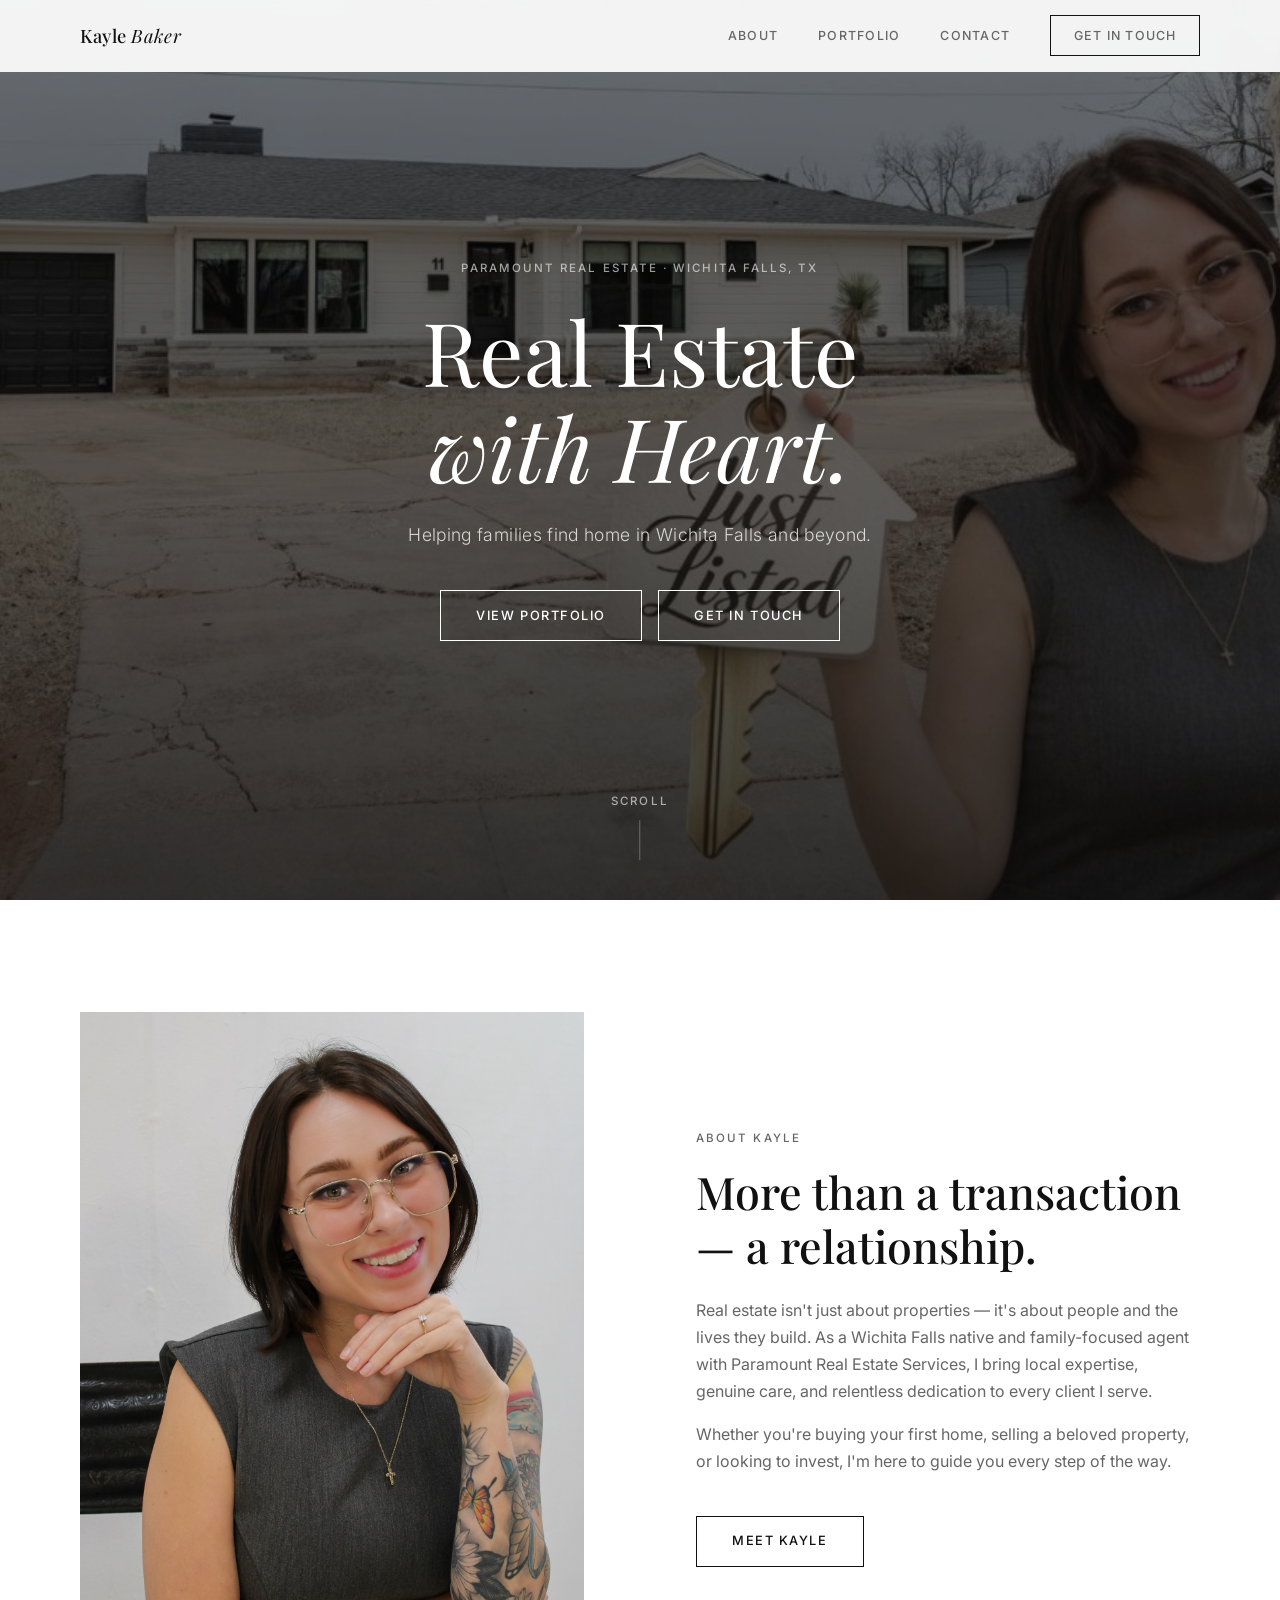
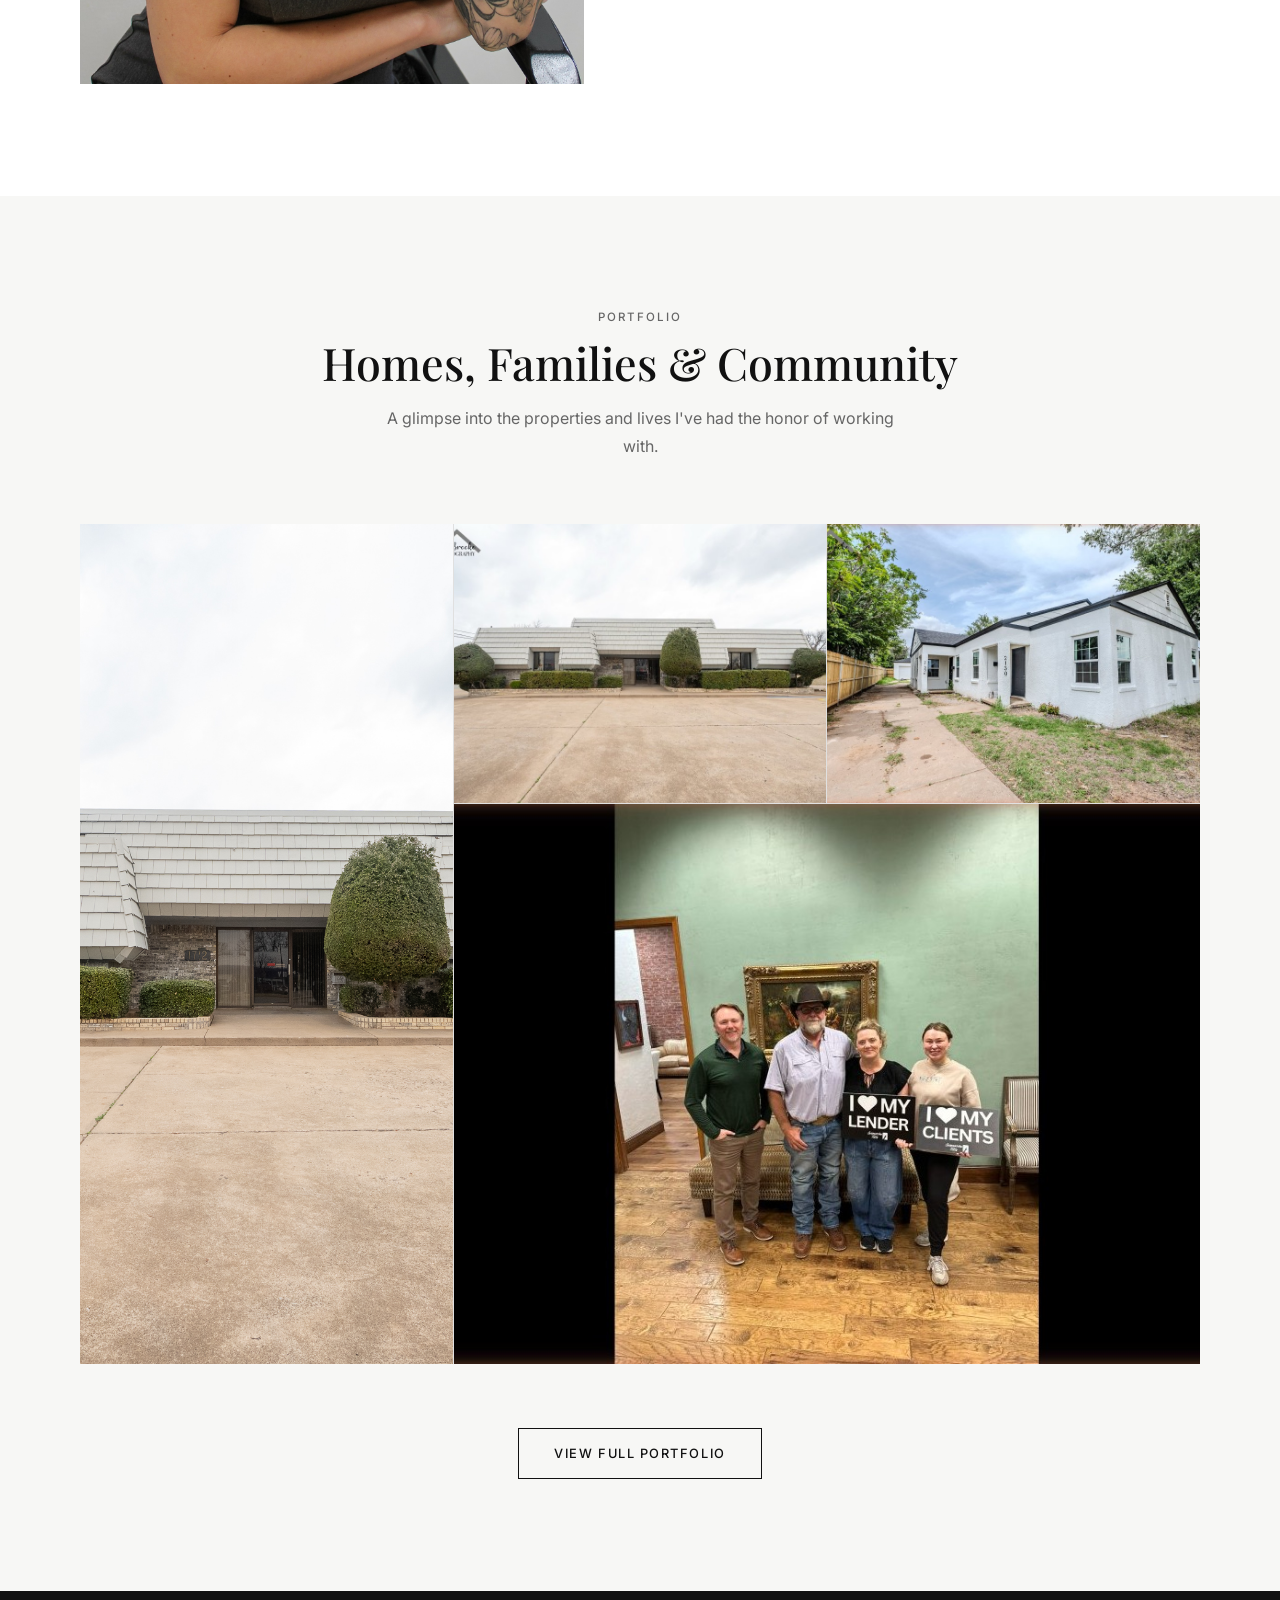
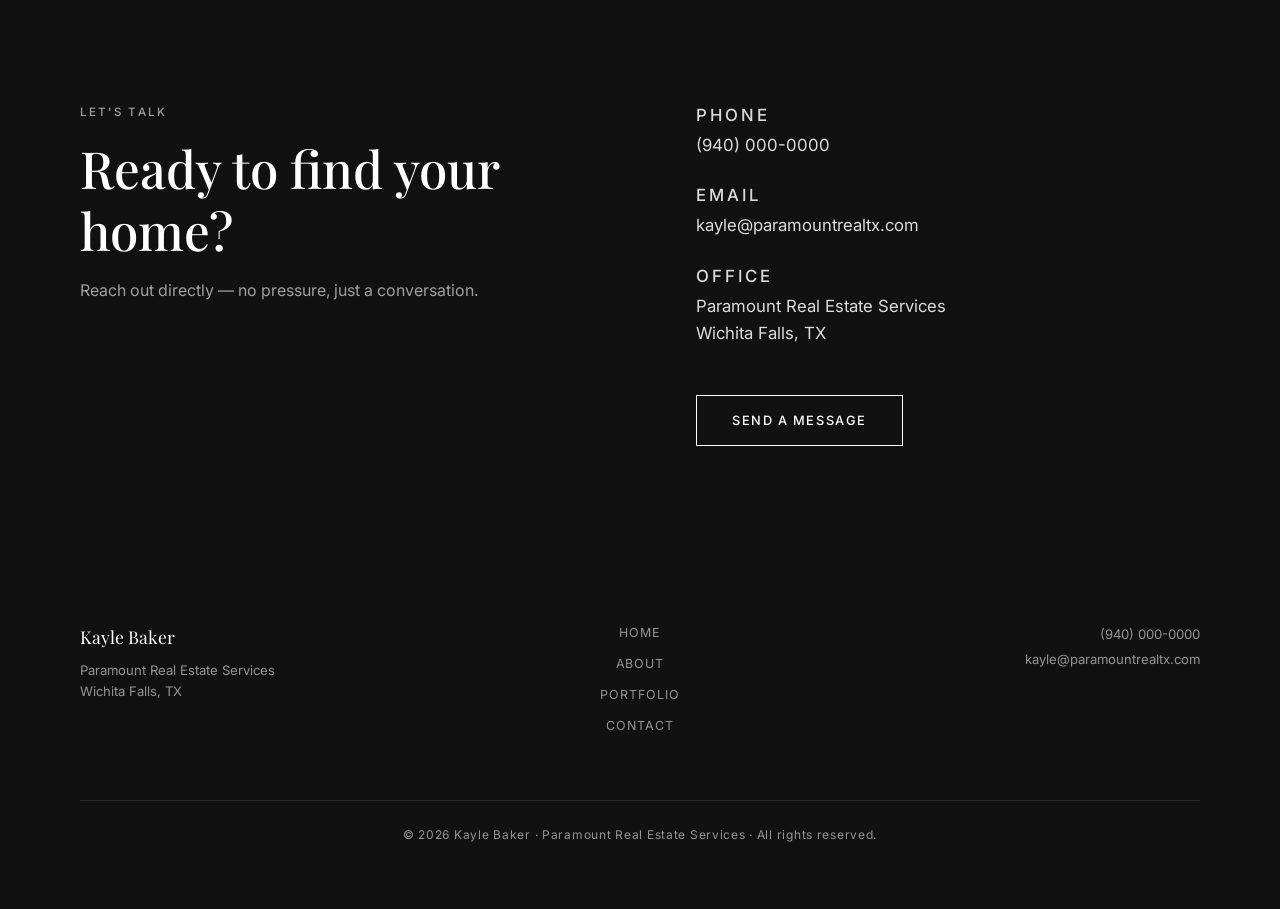
==== index.html @ 00c6275a "Initial commit — Kayle Baker real estate portfolio site" ====
<!DOCTYPE html>
<html lang="en">
<head>
  <meta charset="UTF-8">
  <meta name="viewport" content="width=device-width, initial-scale=1.0">
  <title>Kayle Baker — Real Estate Agent | Wichita Falls, TX</title>
  <meta name="description" content="Kayle Baker is a trusted real estate agent at Paramount Real Estate Services in Wichita Falls, TX — helping families find home with heart.">
  <meta name="keywords" content="Kayle Baker, real estate, Wichita Falls TX, Paramount Real Estate Services, homes for sale, buy sell house">
  <link rel="canonical" href="https://kaylebaker.com/">

  <!-- Open Graph -->
  <meta property="og:type" content="website">
  <meta property="og:url" content="https://kaylebaker.com/">
  <meta property="og:title" content="Kayle Baker — Real Estate with Heart">
  <meta property="og:description" content="Helping families find home in Wichita Falls and beyond.">
  <meta property="og:image" content="https://kaylebaker.com/images/og-image.jpg">
  <meta name="twitter:card" content="summary_large_image">

  <!-- Fonts -->
  <link rel="preconnect" href="https://fonts.googleapis.com">
  <link rel="preconnect" href="https://fonts.gstatic.com" crossorigin>

  <!-- Styles -->
  <link rel="stylesheet" href="styles.css">

  <!-- Schema.org JSON-LD -->
  <script type="application/ld+json">
  {
    "@context": "https://schema.org",
    "@type": "RealEstateAgent",
    "name": "Kayle Baker",
    "url": "https://kaylebaker.com",
    "telephone": "+1-940-000-0000",
    "email": "kayle@paramountrealtx.com",
    "description": "Real estate agent at Paramount Real Estate Services in Wichita Falls, TX",
    "address": {
      "@type": "PostalAddress",
      "addressLocality": "Wichita Falls",
      "addressRegion": "TX",
      "addressCountry": "US"
    },
    "worksFor": {
      "@type": "RealEstateAgent",
      "name": "Paramount Real Estate Services"
    }
  }
  </script>
</head>
<body>

  <!-- ── Navigation ─────────────────────────────────────── -->
  <nav class="nav" id="nav" role="navigation" aria-label="Main navigation">
    <div class="nav-inner">
      <a href="/" class="nav-logo" aria-label="Kayle Baker — Home">
        Kayle <span>Baker</span>
      </a>
      <div class="nav-links" id="navLinks">
        <a href="/about/" aria-label="About Kayle">About</a>
        <a href="/portfolio/" aria-label="Property portfolio">Portfolio</a>
        <a href="/contact/" aria-label="Contact Kayle">Contact</a>
        <a href="/contact/" class="nav-cta" aria-label="Get in touch with Kayle">Get in Touch</a>
      </div>
      <button class="nav-toggle" id="navToggle" aria-label="Toggle navigation" aria-expanded="false" aria-controls="navLinks">
        <span></span>
        <span></span>
        <span></span>
      </button>
    </div>
  </nav>

  <main>

    <!-- ── Hero ───────────────────────────────────────────── -->
    <section class="hero" aria-label="Hero">
      <div class="hero-bg" role="img" aria-label="Kayle Baker family photo"></div>

      <div class="hero-content">
        <p class="eyebrow eyebrow--light">Paramount Real Estate · Wichita Falls, TX</p>
        <h1>Real Estate<br><em>with Heart.</em></h1>
        <p class="hero-sub">Helping families find home in Wichita Falls and beyond.</p>
        <div class="hero-actions">
          <a href="/portfolio/" class="btn btn--light">View Portfolio</a>
          <a href="/contact/" class="btn btn--light">Get in Touch</a>
        </div>
      </div>

      <div class="hero-scroll-hint" aria-hidden="true">
        <span class="eyebrow eyebrow--light">Scroll</span>
        <div class="scroll-line"></div>
      </div>
    </section>

    <!-- ── About Preview ──────────────────────────────────── -->
    <section class="section about-preview" aria-label="About preview">
      <div class="container">
        <div class="about-preview-grid">
          <div class="about-preview-photo">
            <img src="images/kayle-portrait.jpg" alt="Kayle Baker, real estate agent in Wichita Falls TX" style="width:100%; height:100%; object-fit:cover; aspect-ratio:3/4; display:block;">
          </div>
          <div class="about-preview-text">
            <p class="eyebrow">About Kayle</p>
            <h2>More than a transaction — a relationship.</h2>
            <p class="about-preview-body">
              Real estate isn't just about properties — it's about people and the lives they build.
              As a Wichita Falls native and family-focused agent with Paramount Real Estate Services,
              I bring local expertise, genuine care, and relentless dedication to every client I serve.
            </p>
            <p class="about-preview-body">
              Whether you're buying your first home, selling a beloved property, or looking to invest,
              I'm here to guide you every step of the way.
            </p>
            <a href="/about/" class="btn btn--dark" style="margin-top: var(--spacing-md);">Meet Kayle</a>
          </div>
        </div>
      </div>
    </section>

    <!-- ── Portfolio Preview ──────────────────────────────── -->
    <section class="section section--alt portfolio-preview" aria-label="Portfolio preview">
      <div class="container">
        <div class="section-header">
          <p class="eyebrow">Portfolio</p>
          <h2>Homes, Families &amp; Community</h2>
          <p class="section-sub">A glimpse into the properties and lives I've had the honor of working with.</p>
        </div>
        <div class="portfolio-grid-preview">
          <div class="portfolio-thumb portfolio-thumb--tall">
            <img src="images/portfolio-1.jpg" alt="Featured listing property" loading="lazy" style="width:100%; height:100%; object-fit:cover; display:block;">
            <div class="thumb-caption">Featured Listing</div>
          </div>
          <div class="portfolio-thumb">
            <img src="images/portfolio-2.jpg" alt="Family home property" loading="lazy" style="width:100%; height:100%; object-fit:cover; display:block;">
            <div class="thumb-caption">Family Home</div>
          </div>
          <div class="portfolio-thumb">
            <img src="images/portfolio-3.jpg" alt="Community property" loading="lazy" style="width:100%; height:100%; object-fit:cover; display:block;">
            <div class="thumb-caption">Community</div>
          </div>
          <div class="portfolio-thumb portfolio-thumb--wide">
            <img src="images/portfolio-4.jpg" alt="Lifestyle property" loading="lazy" style="width:100%; height:100%; object-fit:cover; display:block;">
            <div class="thumb-caption">Lifestyle</div>
          </div>
        </div>
        <div class="section-footer">
          <a href="/portfolio/" class="btn btn--dark">View Full Portfolio</a>
        </div>
      </div>
    </section>

    <!-- ── Contact CTA ─────────────────────────────────────── -->
    <section class="section section--dark contact-cta" aria-label="Contact call to action">
      <div class="container">
        <div class="contact-cta-inner">
          <div class="contact-cta-text">
            <p class="eyebrow eyebrow--light">Let's Talk</p>
            <h2>Ready to find your home?</h2>
            <p>Reach out directly — no pressure, just a conversation.</p>
          </div>
          <div class="contact-cta-info">
            <div class="contact-line">
              <span class="eyebrow eyebrow--light">Phone</span>
              <!-- Replace with Kayle's real number -->
              <a href="tel:+19400000000">(940) 000-0000</a>
            </div>
            <div class="contact-line">
              <span class="eyebrow eyebrow--light">Email</span>
              <!-- Replace with Kayle's real email -->
              <a href="mailto:kayle@paramountrealtx.com">kayle@paramountrealtx.com</a>
            </div>
            <div class="contact-line">
              <span class="eyebrow eyebrow--light">Office</span>
              <span>Paramount Real Estate Services<br>Wichita Falls, TX</span>
            </div>
            <a href="/contact/" class="btn btn--light" style="margin-top: var(--spacing-md);">Send a Message</a>
          </div>
        </div>
      </div>
    </section>

  </main>

  <!-- ── Footer ─────────────────────────────────────────────── -->
  <footer class="footer" role="contentinfo">
    <div class="container">
      <div class="footer-inner">
        <div class="footer-brand">
          <div class="footer-logo">Kayle Baker</div>
          <p>Paramount Real Estate Services<br>Wichita Falls, TX</p>
        </div>
        <nav class="footer-nav" aria-label="Footer navigation">
          <a href="/">Home</a>
          <a href="/about/">About</a>
          <a href="/portfolio/">Portfolio</a>
          <a href="/contact/">Contact</a>
        </nav>
        <div class="footer-contact">
          <!-- Replace with real contact info -->
          <a href="tel:+19400000000">(940) 000-0000</a><br>
          <a href="mailto:kayle@paramountrealtx.com">kayle@paramountrealtx.com</a>
        </div>
      </div>
      <div class="footer-bottom">
        <p>&copy; <span id="year"></span> Kayle Baker · Paramount Real Estate Services · All rights reserved.</p>
      </div>
    </div>
  </footer>

  <!-- Inline styles for homepage-specific layout -->
  <style>
    /* ── Hero ──────────────────────────────────────────────── */
    .hero {
      position: relative;
      min-height: 100vh;
      display: flex;
      align-items: center;
      justify-content: center;
      overflow: hidden;
      background: var(--color-bg-dark);
    }

    .hero-bg {
      position: absolute;
      inset: 0;
      background: #1a1a1a;
      background-image: url('images/hero-main.jpg');
      background-size: cover;
      background-position: center top;
      opacity: 0.65;
    }

    .hero-bg::after {
      content: '';
      position: absolute;
      inset: 0;
      background: linear-gradient(
        to bottom,
        rgba(0,0,0,0.35) 0%,
        rgba(0,0,0,0.5) 60%,
        rgba(0,0,0,0.7) 100%
      );
    }

    .hero-content {
      position: relative;
      z-index: 1;
      text-align: center;
      color: var(--color-white);
      padding: var(--spacing-2xl) var(--spacing-lg);
      max-width: 720px;
    }

    .hero-content .eyebrow {
      margin-bottom: var(--spacing-md);
    }

    .hero-content h1 {
      font-size: clamp(3rem, 7vw, 5.5rem);
      font-weight: 400;
      line-height: 1.1;
      margin-bottom: var(--spacing-md);
      color: var(--color-white);
    }

    .hero-content h1 em {
      font-style: italic;
      font-weight: 400;
    }

    .hero-sub {
      font-size: 1.1rem;
      font-weight: 300;
      color: rgba(255,255,255,0.78);
      margin-bottom: var(--spacing-lg);
      letter-spacing: 0.02em;
    }

    .hero-actions {
      display: flex;
      gap: var(--spacing-sm);
      justify-content: center;
      flex-wrap: wrap;
    }

    .hero-scroll-hint {
      position: absolute;
      bottom: var(--spacing-lg);
      left: 50%;
      transform: translateX(-50%);
      display: flex;
      flex-direction: column;
      align-items: center;
      gap: 0.5rem;
      z-index: 1;
    }

    .scroll-line {
      width: 1px;
      height: 40px;
      background: rgba(255,255,255,0.3);
    }

    /* ── About Preview ──────────────────────────────────────── */
    .about-preview-grid {
      display: grid;
      grid-template-columns: 1fr 1fr;
      gap: var(--spacing-2xl);
      align-items: center;
    }

    .about-preview-photo .photo-placeholder {
      aspect-ratio: 3/4;
    }

    .about-preview-text .eyebrow {
      margin-bottom: var(--spacing-sm);
    }

    .about-preview-text h2 {
      font-size: clamp(1.8rem, 3.5vw, 2.8rem);
      margin-bottom: var(--spacing-md);
    }

    .about-preview-body {
      color: var(--color-text-muted);
      margin-bottom: var(--spacing-sm);
    }

    /* ── Portfolio Preview ──────────────────────────────────── */
    .section-header {
      text-align: center;
      margin-bottom: var(--spacing-xl);
    }

    .section-header h2 {
      font-size: clamp(1.8rem, 3.5vw, 2.8rem);
      margin: var(--spacing-xs) 0 var(--spacing-sm);
    }

    .section-sub {
      color: var(--color-text-muted);
      max-width: 520px;
      margin: 0 auto;
    }

    .portfolio-grid-preview {
      display: grid;
      grid-template-columns: repeat(3, 1fr);
      grid-template-rows: auto auto;
      gap: 1px;
      background: var(--color-border);
      margin-bottom: var(--spacing-xl);
    }

    .portfolio-thumb {
      position: relative;
      overflow: hidden;
      background: var(--color-bg);
    }

    .portfolio-thumb img {
      aspect-ratio: 4/3;
    }

    .portfolio-thumb .photo-placeholder {
      aspect-ratio: 4/3;
    }

    .portfolio-thumb--tall {
      grid-row: span 2;
    }

    .portfolio-thumb--tall img {
      aspect-ratio: unset;
      height: 100%;
      min-height: 300px;
    }

    .portfolio-thumb--tall .photo-placeholder {
      aspect-ratio: unset;
      height: 100%;
      min-height: 300px;
    }

    .portfolio-thumb--wide {
      grid-column: span 2;
    }

    .thumb-caption {
      position: absolute;
      bottom: 0;
      left: 0;
      right: 0;
      padding: var(--spacing-sm);
      background: linear-gradient(to top, rgba(0,0,0,0.6), transparent);
      color: var(--color-white);
      font-size: 0.75rem;
      font-weight: 500;
      letter-spacing: 0.1em;
      text-transform: uppercase;
      transform: translateY(100%);
      transition: transform 0.3s ease;
    }

    .portfolio-thumb:hover .thumb-caption {
      transform: translateY(0);
    }

    .section-footer {
      text-align: center;
    }

    /* ── Contact CTA ─────────────────────────────────────────── */
    .contact-cta-inner {
      display: grid;
      grid-template-columns: 1fr 1fr;
      gap: var(--spacing-2xl);
      align-items: start;
    }

    .contact-cta-text .eyebrow {
      margin-bottom: var(--spacing-sm);
    }

    .contact-cta-text h2 {
      font-size: clamp(2rem, 4vw, 3.2rem);
      color: var(--color-white);
      margin-bottom: var(--spacing-sm);
    }

    .contact-cta-text p {
      color: rgba(255,255,255,0.6);
    }

    .contact-line {
      margin-bottom: var(--spacing-md);
    }

    .contact-line .eyebrow {
      display: block;
      margin-bottom: 0.25rem;
    }

    .contact-line a,
    .contact-line span {
      font-size: 1.05rem;
      color: rgba(255,255,255,0.85);
      line-height: 1.5;
    }

    .contact-line a:hover {
      color: var(--color-white);
    }

    /* ── Photo placeholder (dev helper) ─────────────────────── */
    .photo-placeholder {
      background: #e8e8e6;
      display: flex;
      align-items: center;
      justify-content: center;
      width: 100%;
    }

    .photo-placeholder span {
      font-size: 0.75rem;
      font-family: var(--font-sans);
      color: #999;
      letter-spacing: 0.06em;
    }

    /* ── Responsive ──────────────────────────────────────────── */
    @media (max-width: 768px) {
      .about-preview-grid {
        grid-template-columns: 1fr;
        gap: var(--spacing-lg);
      }

      .portfolio-grid-preview {
        grid-template-columns: 1fr 1fr;
      }

      .portfolio-thumb--tall {
        grid-row: span 1;
      }

      .portfolio-thumb--tall img,
      .portfolio-thumb--tall .photo-placeholder {
        aspect-ratio: 4/3;
        height: auto;
      }

      .portfolio-thumb--wide {
        grid-column: span 2;
      }

      .contact-cta-inner {
        grid-template-columns: 1fr;
        gap: var(--spacing-xl);
      }
    }

    @media (max-width: 480px) {
      .portfolio-grid-preview {
        grid-template-columns: 1fr;
      }

      .portfolio-thumb--wide {
        grid-column: span 1;
      }
    }
  </style>

  <script>
    // Copyright year
    document.getElementById('year').textContent = new Date().getFullYear();

    // Mobile nav toggle
    const nav = document.getElementById('nav');
    const navToggle = document.getElementById('navToggle');
    const navLinks = document.getElementById('navLinks');

    navToggle.addEventListener('click', () => {
      const isOpen = navLinks.classList.toggle('active');
      navToggle.setAttribute('aria-expanded', String(isOpen));
    });

    // Close nav on link click
    navLinks.querySelectorAll('a').forEach(link => {
      link.addEventListener('click', () => {
        navLinks.classList.remove('active');
        navToggle.setAttribute('aria-expanded', 'false');
      });
    });

    // Scroll detection
    window.addEventListener('scroll', () => {
      nav.classList.toggle('scrolled', window.scrollY > 10);
    }, { passive: true });

    // Active nav link
    const currentPath = window.location.pathname;
    navLinks.querySelectorAll('a').forEach(link => {
      if (link.getAttribute('href') === currentPath) {
        link.classList.add('active');
      }
    });
  </script>

</body>
</html>
---- styles.css ----
/* ============================================================
   Kayle Baker Real Estate — Global Stylesheet
   Design: Black & white, Playfair Display + Inter, upscale
   ============================================================ */

/* ── Google Fonts ─────────────────────────────────────────── */
@import url('https://fonts.googleapis.com/css2?family=Playfair+Display:ital,wght@0,400;0,500;0,600;0,700;1,400;1,500&family=Inter:wght@300;400;500;600&display=swap');

/* ── Design Tokens ────────────────────────────────────────── */
:root {
  --color-bg:        #ffffff;
  --color-bg-alt:    #f7f7f5;
  --color-bg-dark:   #111111;
  --color-text:      #111111;
  --color-text-muted: #666666;
  --color-border:    #e0e0e0;
  --color-white:     #ffffff;

  --font-serif:  'Playfair Display', Georgia, serif;
  --font-sans:   'Inter', system-ui, sans-serif;

  --spacing-xs:  0.5rem;
  --spacing-sm:  1rem;
  --spacing-md:  1.5rem;
  --spacing-lg:  2.5rem;
  --spacing-xl:  4rem;
  --spacing-2xl: 7rem;

  --max-width:   1200px;
  --nav-height:  72px;

  --transition: 0.25s ease;
}

/* ── Reset ────────────────────────────────────────────────── */
*, *::before, *::after {
  box-sizing: border-box;
  margin: 0;
  padding: 0;
}

html {
  scroll-behavior: smooth;
  -webkit-text-size-adjust: 100%;
}

body {
  font-family: var(--font-sans);
  font-size: 1rem;
  line-height: 1.7;
  color: var(--color-text);
  background: var(--color-bg);
  -webkit-font-smoothing: antialiased;
}

img {
  max-width: 100%;
  display: block;
}

a {
  color: inherit;
  text-decoration: none;
}

ul { list-style: none; }

/* ── Typography ───────────────────────────────────────────── */
h1, h2, h3, h4 {
  font-family: var(--font-serif);
  font-weight: 500;
  line-height: 1.2;
}

.eyebrow {
  font-family: var(--font-sans);
  font-size: 0.72rem;
  font-weight: 500;
  letter-spacing: 0.18em;
  text-transform: uppercase;
  color: var(--color-text-muted);
}

.eyebrow--light {
  color: rgba(255,255,255,0.6);
}

/* ── Layout Helpers ───────────────────────────────────────── */
.container {
  width: 100%;
  max-width: var(--max-width);
  margin: 0 auto;
  padding: 0 var(--spacing-lg);
}

.section {
  padding: var(--spacing-2xl) 0;
}

.section--alt {
  background: var(--color-bg-alt);
}

.section--dark {
  background: var(--color-bg-dark);
  color: var(--color-white);
}

.thin-rule {
  border: none;
  border-top: 1px solid var(--color-border);
  margin: var(--spacing-xl) 0;
}

.thin-rule--dark {
  border-color: rgba(255,255,255,0.12);
}

/* ── Buttons ──────────────────────────────────────────────── */
.btn {
  display: inline-block;
  padding: 0.85rem 2.2rem;
  font-family: var(--font-sans);
  font-size: 0.8rem;
  font-weight: 500;
  letter-spacing: 0.12em;
  text-transform: uppercase;
  border: 1px solid currentColor;
  transition: background var(--transition), color var(--transition);
  cursor: pointer;
  text-align: center;
  background: transparent;
}

.btn--dark {
  color: var(--color-text);
  border-color: var(--color-text);
}

.btn--dark:hover {
  background: var(--color-text);
  color: var(--color-white);
}

.btn--light {
  color: var(--color-white);
  border-color: var(--color-white);
}

.btn--light:hover {
  background: var(--color-white);
  color: var(--color-text);
}

.btn--filled {
  background: var(--color-text);
  color: var(--color-white);
  border-color: var(--color-text);
}

.btn--filled:hover {
  background: transparent;
  color: var(--color-text);
}

/* ── Navigation ───────────────────────────────────────────── */
.nav {
  position: fixed;
  top: 0;
  left: 0;
  right: 0;
  z-index: 100;
  height: var(--nav-height);
  background: rgba(255,255,255,0.92);
  -webkit-backdrop-filter: blur(12px);
  backdrop-filter: blur(12px);
  border-bottom: 1px solid transparent;
  transition: border-color var(--transition), background var(--transition);
}

.nav.scrolled {
  border-bottom-color: var(--color-border);
}

.nav-inner {
  display: flex;
  align-items: center;
  justify-content: space-between;
  height: 100%;
  max-width: var(--max-width);
  margin: 0 auto;
  padding: 0 var(--spacing-lg);
}

.nav-logo {
  font-family: var(--font-serif);
  font-size: 1.15rem;
  font-weight: 500;
  letter-spacing: 0.03em;
  color: var(--color-text);
}

.nav-logo span {
  font-weight: 400;
  font-style: italic;
}

.nav-links {
  display: flex;
  align-items: center;
  gap: var(--spacing-lg);
}

.nav-links a {
  font-size: 0.78rem;
  font-weight: 500;
  letter-spacing: 0.1em;
  text-transform: uppercase;
  color: var(--color-text-muted);
  transition: color var(--transition);
}

.nav-links a:hover,
.nav-links a.active {
  color: var(--color-text);
}

.nav-cta {
  font-size: 0.75rem;
  font-weight: 500;
  letter-spacing: 0.12em;
  text-transform: uppercase;
  padding: 0.55rem 1.4rem;
  border: 1px solid var(--color-text);
  color: var(--color-text);
  transition: background var(--transition), color var(--transition);
}

.nav-cta:hover {
  background: var(--color-text);
  color: var(--color-white);
}

.nav-toggle {
  display: none;
  flex-direction: column;
  justify-content: space-between;
  width: 24px;
  height: 16px;
  background: none;
  border: none;
  cursor: pointer;
  padding: 0;
}

.nav-toggle span {
  display: block;
  height: 1px;
  width: 100%;
  background: var(--color-text);
  transition: transform var(--transition), opacity var(--transition);
}

/* ── Page Hero (subpages) ─────────────────────────────────── */
.page-hero {
  padding: calc(var(--nav-height) + var(--spacing-2xl)) 0 var(--spacing-xl);
  background: var(--color-bg-alt);
  border-bottom: 1px solid var(--color-border);
  text-align: center;
}

.page-hero .eyebrow {
  margin-bottom: var(--spacing-sm);
}

.page-hero h1 {
  font-size: clamp(2.5rem, 5vw, 4rem);
  font-weight: 400;
}

/* ── Footer ───────────────────────────────────────────────── */
.footer {
  background: var(--color-bg-dark);
  color: rgba(255,255,255,0.55);
  padding: var(--spacing-xl) 0;
  font-size: 0.82rem;
}

.footer-inner {
  display: grid;
  grid-template-columns: 1fr auto 1fr;
  align-items: start;
  gap: var(--spacing-xl);
}

.footer-brand .footer-logo {
  font-family: var(--font-serif);
  font-size: 1.1rem;
  color: var(--color-white);
  margin-bottom: var(--spacing-xs);
}

.footer-brand p {
  line-height: 1.6;
}

.footer-nav {
  display: flex;
  flex-direction: column;
  gap: 0.6rem;
  text-align: center;
}

.footer-nav a {
  color: rgba(255,255,255,0.55);
  font-size: 0.78rem;
  letter-spacing: 0.08em;
  text-transform: uppercase;
  transition: color var(--transition);
}

.footer-nav a:hover { color: var(--color-white); }

.footer-contact {
  text-align: right;
  line-height: 1.9;
}

.footer-contact a {
  color: rgba(255,255,255,0.55);
  transition: color var(--transition);
}

.footer-contact a:hover { color: var(--color-white); }

.footer-bottom {
  margin-top: var(--spacing-xl);
  padding-top: var(--spacing-md);
  border-top: 1px solid rgba(255,255,255,0.1);
  text-align: center;
  font-size: 0.75rem;
  letter-spacing: 0.06em;
}

/* ── Responsive ───────────────────────────────────────────── */
@media (max-width: 768px) {
  .container {
    padding: 0 var(--spacing-sm);
  }

  .section {
    padding: var(--spacing-xl) 0;
  }

  /* Nav mobile */
  .nav-toggle {
    display: flex;
  }

  .nav-links {
    display: none;
    position: fixed;
    top: var(--nav-height);
    left: 0;
    right: 0;
    background: var(--color-bg);
    flex-direction: column;
    align-items: center;
    gap: 0;
    border-bottom: 1px solid var(--color-border);
    padding: var(--spacing-md) 0;
  }

  .nav-links.active {
    display: flex;
  }

  .nav-links a,
  .nav-cta {
    padding: var(--spacing-sm) var(--spacing-lg);
    width: 100%;
    text-align: center;
  }

  /* Footer mobile */
  .footer-inner {
    grid-template-columns: 1fr;
    text-align: center;
  }

  .footer-contact {
    text-align: center;
  }
}

@media (max-width: 480px) {
  :root {
    --spacing-2xl: 4rem;
    --spacing-xl: 2.5rem;
  }
}
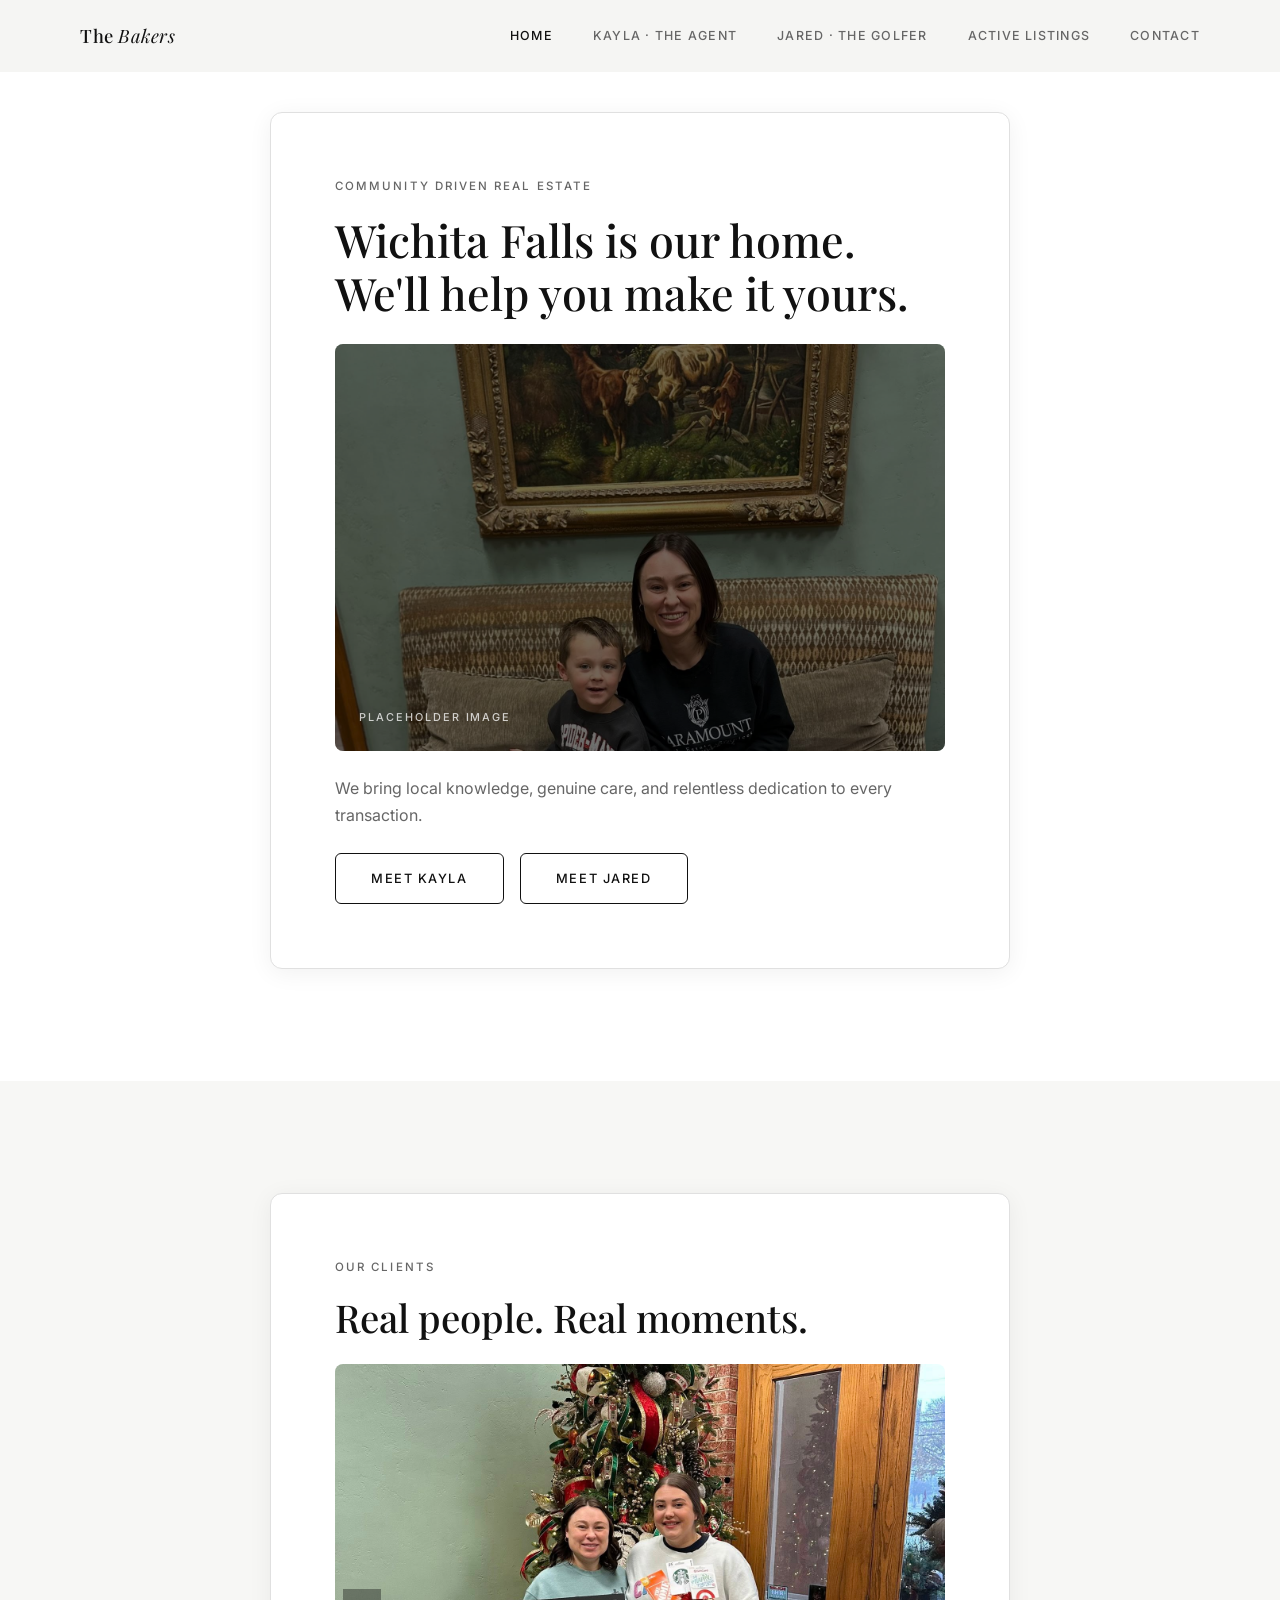
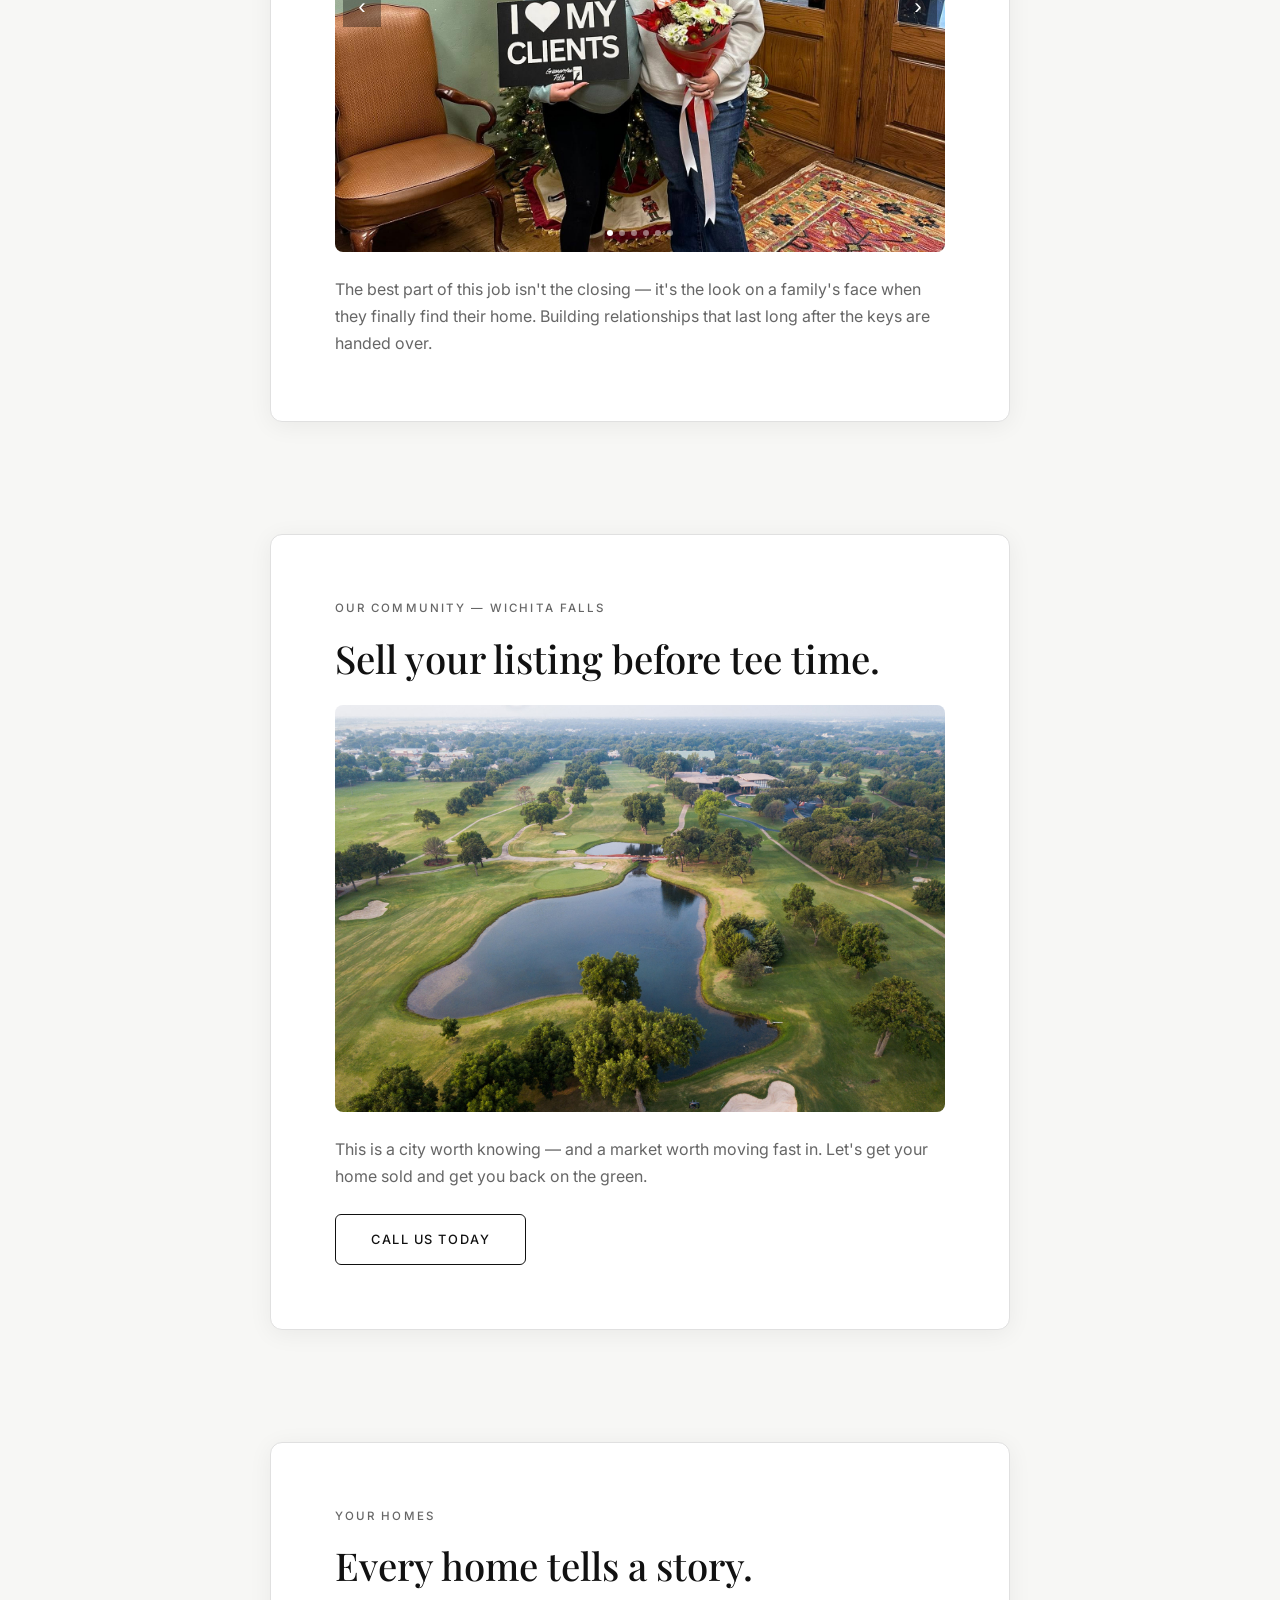
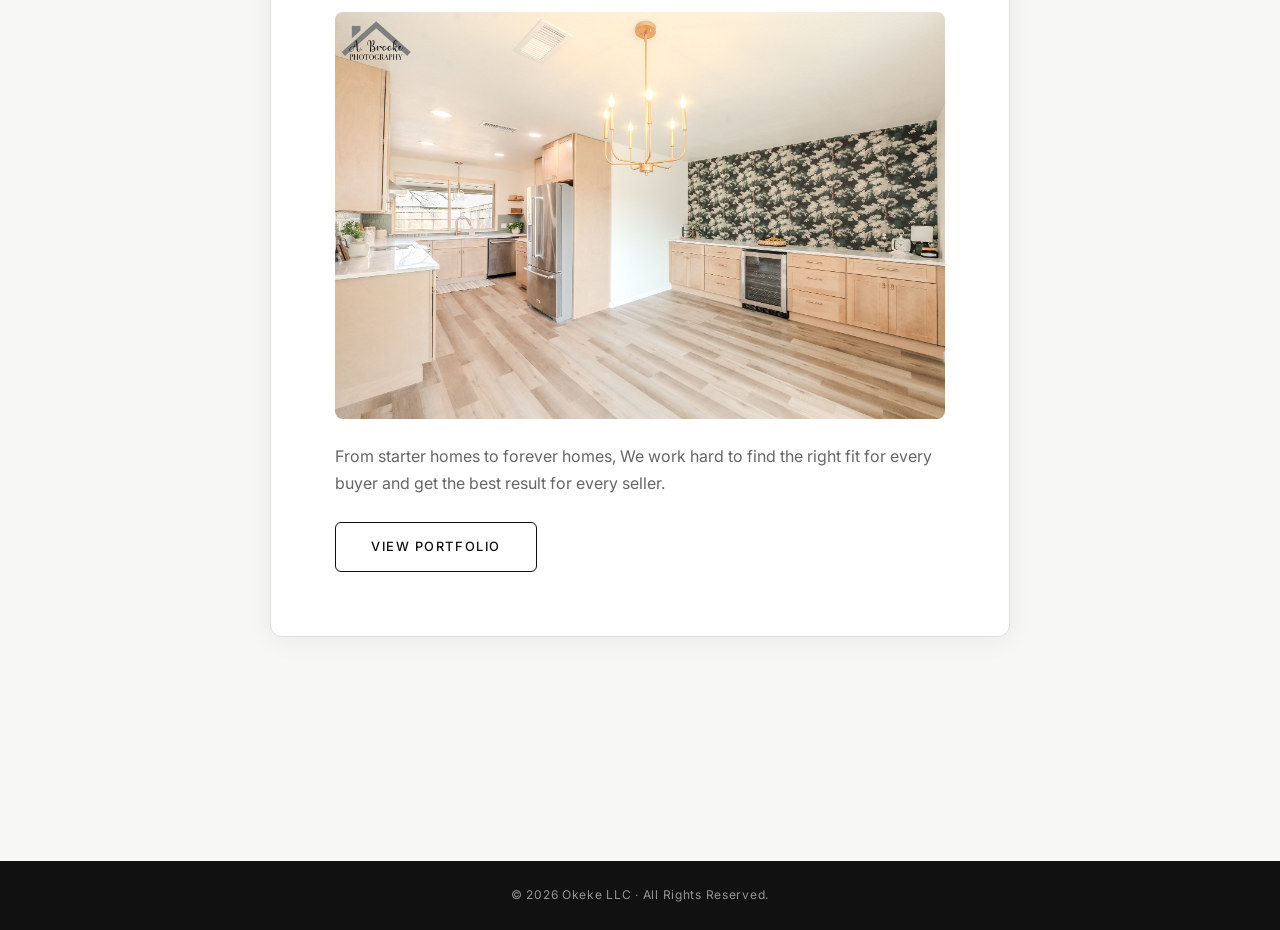
==== commit 80e4d355: "Update site content, add Jared page, and refine homepage - Add Jared Baker profile page (/jared/) wi" ====
--- a/index.html
+++ b/index.html
@@ -20,8 +20,11 @@
   <link rel="preconnect" href="https://fonts.googleapis.com">
   <link rel="preconnect" href="https://fonts.gstatic.com" crossorigin>
 
+  <!-- Facebook SDK for reel embed -->
+  <script async defer crossorigin="anonymous" src="https://connect.facebook.net/en_US/sdk.js#xfbml=1&version=v18.0"></script>
+
   <!-- Styles -->
-  <link rel="stylesheet" href="styles.css">
+  <link rel="stylesheet" href="styles.css?v=4">
 
   <!-- Schema.org JSON-LD -->
   <script type="application/ld+json">
@@ -44,21 +47,24 @@
       "name": "Paramount Real Estate Services"
     }
   }
-  </script>
+
+</script>
 </head>
 <body>
+  <div id="fb-root"></div>
 
   <!-- ── Navigation ─────────────────────────────────────── -->
   <nav class="nav" id="nav" role="navigation" aria-label="Main navigation">
     <div class="nav-inner">
-      <a href="/" class="nav-logo" aria-label="Kayle Baker — Home">
-        Kayle <span>Baker</span>
+      <a href="/" class="nav-logo" aria-label="The Bakers — Home">
+        The <span>Bakers</span>
       </a>
       <div class="nav-links" id="navLinks">
-        <a href="/about/" aria-label="About Kayle">About</a>
-        <a href="/portfolio/" aria-label="Property portfolio">Portfolio</a>
-        <a href="/contact/" aria-label="Contact Kayle">Contact</a>
-        <a href="/contact/" class="nav-cta" aria-label="Get in touch with Kayle">Get in Touch</a>
+        <a href="/" class="active">Home</a>
+        <a href="/about/#kayla">Kayla · The Agent</a>
+        <a href="/jared/">Jared · The Golfer</a>
+        <a href="/portfolio/">Active Listings</a>
+        <a href="/contact/">Contact</a>
       </div>
       <button class="nav-toggle" id="navToggle" aria-label="Toggle navigation" aria-expanded="false" aria-controls="navLinks">
         <span></span>
@@ -70,343 +76,381 @@
 
   <main>
 
-    <!-- ── Hero ───────────────────────────────────────────── -->
-    <section class="hero" aria-label="Hero">
-      <div class="hero-bg" role="img" aria-label="Kayle Baker family photo"></div>
-
-      <div class="hero-content">
-        <p class="eyebrow eyebrow--light">Paramount Real Estate · Wichita Falls, TX</p>
-        <h1>Real Estate<br><em>with Heart.</em></h1>
-        <p class="hero-sub">Helping families find home in Wichita Falls and beyond.</p>
-        <div class="hero-actions">
-          <a href="/portfolio/" class="btn btn--light">View Portfolio</a>
-          <a href="/contact/" class="btn btn--light">Get in Touch</a>
-        </div>
-      </div>
-
-      <div class="hero-scroll-hint" aria-hidden="true">
-        <span class="eyebrow eyebrow--light">Scroll</span>
-        <div class="scroll-line"></div>
-      </div>
-    </section>
-
-    <!-- ── About Preview ──────────────────────────────────── -->
-    <section class="section about-preview" aria-label="About preview">
+    <!-- ── About (Main) ───────────────────────────────────── -->
+    <section class="section about-preview" aria-label="About The Bakers" style="padding-top: calc(var(--nav-height) + var(--spacing-lg));">
       <div class="container">
-        <div class="about-preview-grid">
-          <div class="about-preview-photo">
-            <img src="images/kayle-portrait.jpg" alt="Kayle Baker, real estate agent in Wichita Falls TX" style="width:100%; height:100%; object-fit:cover; aspect-ratio:3/4; display:block;">
+        <div class="about-preview-card">
+          <p class="eyebrow">Community Driven Real Estate</p>
+          <h2>Wichita Falls is our home. We'll help you make it yours.</h2>
+          <div class="about-preview-img-wrap">
+            <img src="images/newmain.jpg" alt="Placeholder image" class="about-preview-img">
+            <div class="about-preview-img-overlay"></div>
+            <span class="about-preview-img-label">Placeholder Image</span>
           </div>
-          <div class="about-preview-text">
-            <p class="eyebrow">About Kayle</p>
-            <h2>More than a transaction — a relationship.</h2>
-            <p class="about-preview-body">
-              Real estate isn't just about properties — it's about people and the lives they build.
-              As a Wichita Falls native and family-focused agent with Paramount Real Estate Services,
-              I bring local expertise, genuine care, and relentless dedication to every client I serve.
-            </p>
-            <p class="about-preview-body">
-              Whether you're buying your first home, selling a beloved property, or looking to invest,
-              I'm here to guide you every step of the way.
-            </p>
-            <a href="/about/" class="btn btn--dark" style="margin-top: var(--spacing-md);">Meet Kayle</a>
+          <p class="about-preview-body">
+            We bring local knowledge, genuine care, and relentless dedication to every transaction.
+          </p>
+          <div style="display: flex; gap: var(--spacing-sm); flex-wrap: wrap; margin-top: var(--spacing-md);">
+            <a href="/about/#kayla" class="btn btn--dark">Meet Kayla</a>
+            <a href="/jared/" class="btn btn--dark">Meet Jared</a>
           </div>
         </div>
       </div>
     </section>
 
-    <!-- ── Portfolio Preview ──────────────────────────────── -->
+
+    <!-- ── Portfolio Categories ──────────────────────────── -->
     <section class="section section--alt portfolio-preview" aria-label="Portfolio preview">
       <div class="container">
-        <div class="section-header">
-          <p class="eyebrow">Portfolio</p>
-          <h2>Homes, Families &amp; Community</h2>
-          <p class="section-sub">A glimpse into the properties and lives I've had the honor of working with.</p>
+        <!-- Families -->
+        <div class="category-card">
+          <p class="eyebrow">Our Clients</p>
+          <h3>Real people. Real moments.</h3>
+          <div class="carousel" id="familiesCarousel">
+            <div class="carousel-track">
+              <img src="images/599206433_874417428690401_4234761641552799939_n.jpg" alt="Happy clients" class="carousel-slide" loading="lazy">
+              <img src="images/612227714_891618280303649_7066779896145691334_n.jpg" alt="Family moment" class="carousel-slide" loading="lazy">
+              <img src="images/613101525_891618323636978_5310080274135437871_n.jpg" alt="Family moment" class="carousel-slide" loading="lazy">
+              <img src="images/615360088_896795679785909_8640389220608103899_n.jpg" alt="Family moment" class="carousel-slide" loading="lazy">
+              <img src="images/617409421_902365465895597_91393814433696123_n.jpg" alt="Family moment" class="carousel-slide" loading="lazy">
+              <img src="images/621639451_902367439228733_4707059075823487116_n.jpg" alt="Family moment" class="carousel-slide" loading="lazy">
+            </div>
+            <button class="carousel-btn carousel-prev" aria-label="Previous photo">&#8249;</button>
+            <button class="carousel-btn carousel-next" aria-label="Next photo">&#8250;</button>
+            <div class="carousel-dots" aria-hidden="true">
+              <button class="carousel-dot active"></button>
+              <button class="carousel-dot"></button>
+              <button class="carousel-dot"></button>
+              <button class="carousel-dot"></button>
+              <button class="carousel-dot"></button>
+              <button class="carousel-dot"></button>
+            </div>
+          </div>
+          <p>The best part of this job isn't the closing — it's the look on a family's face when they finally find their home. Building relationships that last long after the keys are handed over.</p>
         </div>
-        <div class="portfolio-grid-preview">
-          <div class="portfolio-thumb portfolio-thumb--tall">
-            <img src="images/portfolio-1.jpg" alt="Featured listing property" loading="lazy" style="width:100%; height:100%; object-fit:cover; display:block;">
-            <div class="thumb-caption">Featured Listing</div>
-          </div>
-          <div class="portfolio-thumb">
-            <img src="images/portfolio-2.jpg" alt="Family home property" loading="lazy" style="width:100%; height:100%; object-fit:cover; display:block;">
-            <div class="thumb-caption">Family Home</div>
-          </div>
-          <div class="portfolio-thumb">
-            <img src="images/portfolio-3.jpg" alt="Community property" loading="lazy" style="width:100%; height:100%; object-fit:cover; display:block;">
-            <div class="thumb-caption">Community</div>
-          </div>
-          <div class="portfolio-thumb portfolio-thumb--wide">
-            <img src="images/portfolio-4.jpg" alt="Lifestyle property" loading="lazy" style="width:100%; height:100%; object-fit:cover; display:block;">
-            <div class="thumb-caption">Lifestyle</div>
-          </div>
+
+        <!-- Community -->
+        <div class="category-card">
+          <p class="eyebrow">Our Community — Wichita Falls</p>
+          <h3>Sell your listing before tee time.</h3>
+          <img src="images/golf.jpg" alt="Wichita Falls Country Club golf course" class="category-card-img" loading="lazy">
+          <p>This is a city worth knowing — and a market worth moving fast in. Let's get your home sold and get you back on the green.</p>
+          <a href="tel:+19400000000" class="btn btn--dark" style="margin-top: var(--spacing-md);">Call Us Today</a>
         </div>
-        <div class="section-footer">
-          <a href="/portfolio/" class="btn btn--dark">View Full Portfolio</a>
+
+        <!-- Homes -->
+        <div class="category-card">
+          <p class="eyebrow">Your Homes</p>
+          <h3>Every home tells a story.</h3>
+          <img src="images/homes.jpg" alt="Home listing in Wichita Falls TX" class="category-card-img" loading="lazy">
+          <p>From starter homes to forever homes, We work hard to find the right fit for every buyer and get the best result for every seller.</p>
+          <a href="/portfolio/" class="btn btn--dark" style="margin-top: var(--spacing-md);">View Portfolio</a>
         </div>
       </div>
     </section>
 
-    <!-- ── Contact CTA ─────────────────────────────────────── -->
-    <section class="section section--dark contact-cta" aria-label="Contact call to action">
-      <div class="container">
-        <div class="contact-cta-inner">
-          <div class="contact-cta-text">
-            <p class="eyebrow eyebrow--light">Let's Talk</p>
-            <h2>Ready to find your home?</h2>
-            <p>Reach out directly — no pressure, just a conversation.</p>
-          </div>
-          <div class="contact-cta-info">
-            <div class="contact-line">
-              <span class="eyebrow eyebrow--light">Phone</span>
-              <!-- Replace with Kayle's real number -->
-              <a href="tel:+19400000000">(940) 000-0000</a>
-            </div>
-            <div class="contact-line">
-              <span class="eyebrow eyebrow--light">Email</span>
-              <!-- Replace with Kayle's real email -->
-              <a href="mailto:kayle@paramountrealtx.com">kayle@paramountrealtx.com</a>
-            </div>
-            <div class="contact-line">
-              <span class="eyebrow eyebrow--light">Office</span>
-              <span>Paramount Real Estate Services<br>Wichita Falls, TX</span>
-            </div>
-            <a href="/contact/" class="btn btn--light" style="margin-top: var(--spacing-md);">Send a Message</a>
-          </div>
-        </div>
-      </div>
-    </section>
 
   </main>
 
   <!-- ── Footer ─────────────────────────────────────────────── -->
   <footer class="footer" role="contentinfo">
     <div class="container">
-      <div class="footer-inner">
-        <div class="footer-brand">
-          <div class="footer-logo">Kayle Baker</div>
-          <p>Paramount Real Estate Services<br>Wichita Falls, TX</p>
-        </div>
-        <nav class="footer-nav" aria-label="Footer navigation">
-          <a href="/">Home</a>
-          <a href="/about/">About</a>
-          <a href="/portfolio/">Portfolio</a>
-          <a href="/contact/">Contact</a>
-        </nav>
-        <div class="footer-contact">
-          <!-- Replace with real contact info -->
-          <a href="tel:+19400000000">(940) 000-0000</a><br>
-          <a href="mailto:kayle@paramountrealtx.com">kayle@paramountrealtx.com</a>
-        </div>
-      </div>
       <div class="footer-bottom">
-        <p>&copy; <span id="year"></span> Kayle Baker · Paramount Real Estate Services · All rights reserved.</p>
+        <p>&copy; 2026 Okeke LLC · All Rights Reserved.</p>
       </div>
     </div>
   </footer>
 
   <!-- Inline styles for homepage-specific layout -->
   <style>
-    /* ── Hero ──────────────────────────────────────────────── */
-    .hero {
+    /* ── About Preview ──────────────────────────────────────── */
+    .about-preview-card {
+      max-width: 740px;
+      margin: 0 auto;
+      background: #fff;
+      border: 1px solid var(--color-border);
+      border-radius: 12px;
+      padding: var(--spacing-xl);
+      box-shadow: 0 4px 24px rgba(0,0,0,0.06);
+    }
+
+    .about-preview-card .eyebrow {
+      margin-bottom: var(--spacing-sm);
+    }
+
+    .about-preview-card h2 {
+      font-size: clamp(1.8rem, 3.5vw, 2.8rem);
+      margin-bottom: var(--spacing-md);
+    }
+
+    .about-preview-img-wrap {
       position: relative;
-      min-height: 100vh;
+      width: 100%;
+      aspect-ratio: 3/2;
+      border-radius: 8px;
+      overflow: hidden;
+      margin-bottom: var(--spacing-md);
+    }
+
+    .about-preview-img {
+      width: 100%;
+      height: 100%;
+      object-fit: cover;
+      object-position: center top;
+      display: block;
+    }
+
+    .about-preview-img-overlay {
+      position: absolute;
+      inset: 0;
+      background: rgba(0, 0, 0, 0.55);
+    }
+
+    .about-preview-img-label {
+      position: absolute;
+      bottom: var(--spacing-md);
+      left: var(--spacing-md);
+      font-family: var(--font-sans);
+      font-size: 0.68rem;
+      font-weight: 500;
+      letter-spacing: 0.18em;
+      text-transform: uppercase;
+      color: rgba(255, 255, 255, 0.75);
+    }
+
+    .about-preview-body {
+      color: var(--color-text-muted);
+      margin-bottom: var(--spacing-sm);
+    }
+
+    /* ── Credentials Strip ──────────────────────────────────── */
+    .awards-strip-home {
+      background: var(--color-bg-dark);
+      padding: var(--spacing-lg) 0;
+    }
+
+    .awards-list-home {
       display: flex;
       align-items: center;
       justify-content: center;
+      flex-wrap: wrap;
+    }
+
+    .award-item-home {
+      display: flex;
+      flex-direction: column;
+      align-items: center;
+      gap: 0.25rem;
+      padding: var(--spacing-sm) var(--spacing-md);
+      text-align: center;
+    }
+
+    .award-year-home {
+      font-size: 0.65rem;
+      font-weight: 500;
+      letter-spacing: 0.18em;
+      text-transform: uppercase;
+      color: rgba(255,255,255,0.38);
+    }
+
+    .award-name-home {
+      font-family: var(--font-serif);
+      font-size: 0.9rem;
+      font-weight: 400;
+      color: rgba(255,255,255,0.82);
+      white-space: nowrap;
+    }
+
+    .award-divider-home {
+      width: 1px;
+      height: 28px;
+      background: rgba(255,255,255,0.12);
+      flex-shrink: 0;
+    }
+
+    @media (max-width: 768px) {
+      .awards-list-home {
+        flex-direction: column;
+        gap: var(--spacing-sm);
+      }
+      .award-divider-home {
+        width: 32px;
+        height: 1px;
+      }
+      .award-name-home {
+        white-space: normal;
+      }
+    }
+
+    /* ── Carousel ───────────────────────────────────────────── */
+    .carousel {
+      position: relative;
       overflow: hidden;
-      background: var(--color-bg-dark);
-    }
-
-    .hero-bg {
+      aspect-ratio: 5/4;
+      border-radius: 8px;
+    }
+
+    .carousel-track {
+      display: flex;
+      height: 100%;
+      transition: transform 0.5s ease;
+    }
+
+    .carousel-slide {
+      min-width: 100%;
+      width: 100%;
+      height: 100%;
+      object-fit: cover;
+      flex-shrink: 0;
+    }
+
+    .carousel-btn {
       position: absolute;
-      inset: 0;
-      background: #1a1a1a;
-      background-image: url('images/hero-main.jpg');
-      background-size: cover;
-      background-position: center top;
-      opacity: 0.65;
-    }
-
-    .hero-bg::after {
-      content: '';
+      top: 50%;
+      transform: translateY(-50%);
+      background: rgba(0,0,0,0.35);
+      color: #fff;
+      border: none;
+      width: 38px;
+      height: 38px;
+      font-size: 1.4rem;
+      line-height: 1;
+      cursor: pointer;
+      display: flex;
+      align-items: center;
+      justify-content: center;
+      transition: background var(--transition);
+      z-index: 2;
+    }
+
+    .carousel-btn:hover {
+      background: rgba(0,0,0,0.6);
+    }
+
+    .carousel-prev { left: var(--spacing-xs); }
+    .carousel-next { right: var(--spacing-xs); }
+
+    .carousel-dots {
       position: absolute;
-      inset: 0;
-      background: linear-gradient(
-        to bottom,
-        rgba(0,0,0,0.35) 0%,
-        rgba(0,0,0,0.5) 60%,
-        rgba(0,0,0,0.7) 100%
-      );
-    }
-
-    .hero-content {
-      position: relative;
-      z-index: 1;
-      text-align: center;
-      color: var(--color-white);
-      padding: var(--spacing-2xl) var(--spacing-lg);
-      max-width: 720px;
-    }
-
-    .hero-content .eyebrow {
-      margin-bottom: var(--spacing-md);
-    }
-
-    .hero-content h1 {
-      font-size: clamp(3rem, 7vw, 5.5rem);
-      font-weight: 400;
-      line-height: 1.1;
-      margin-bottom: var(--spacing-md);
-      color: var(--color-white);
-    }
-
-    .hero-content h1 em {
-      font-style: italic;
-      font-weight: 400;
-    }
-
-    .hero-sub {
-      font-size: 1.1rem;
-      font-weight: 300;
-      color: rgba(255,255,255,0.78);
-      margin-bottom: var(--spacing-lg);
-      letter-spacing: 0.02em;
-    }
-
-    .hero-actions {
-      display: flex;
-      gap: var(--spacing-sm);
-      justify-content: center;
-      flex-wrap: wrap;
-    }
-
-    .hero-scroll-hint {
-      position: absolute;
-      bottom: var(--spacing-lg);
+      bottom: var(--spacing-sm);
       left: 50%;
       transform: translateX(-50%);
       display: flex;
-      flex-direction: column;
-      align-items: center;
-      gap: 0.5rem;
-      z-index: 1;
-    }
-
-    .scroll-line {
-      width: 1px;
-      height: 40px;
-      background: rgba(255,255,255,0.3);
-    }
-
-    /* ── About Preview ──────────────────────────────────────── */
-    .about-preview-grid {
+      gap: 6px;
+      z-index: 2;
+    }
+
+    .carousel-dot {
+      width: 6px;
+      height: 6px;
+      border-radius: 50%;
+      border: none;
+      background: rgba(255,255,255,0.45);
+      cursor: pointer;
+      padding: 0;
+      transition: background var(--transition);
+    }
+
+    .carousel-dot.active {
+      background: #fff;
+    }
+
+    /* ── Portfolio Categories ───────────────────────────────── */
+    .section-header {
+      text-align: center;
+      margin-bottom: var(--spacing-xl);
+    }
+
+    .section-header h2 {
+      font-size: clamp(1.8rem, 3.5vw, 2.8rem);
+      margin: var(--spacing-xs) 0 var(--spacing-sm);
+    }
+
+    .section-sub {
+      color: var(--color-text-muted);
+      max-width: 520px;
+      margin: 0 auto;
+    }
+
+    .category-card {
+      max-width: 740px;
+      margin: 0 auto var(--spacing-2xl);
+      background: #fff;
+      border: 1px solid var(--color-border);
+      border-radius: 12px;
+      padding: var(--spacing-xl);
+      box-shadow: 0 4px 24px rgba(0,0,0,0.06);
+    }
+
+    .category-card .eyebrow {
+      margin-bottom: var(--spacing-sm);
+    }
+
+    .category-card h3 {
+      font-family: var(--font-serif);
+      font-size: clamp(1.6rem, 3vw, 2.4rem);
+      font-weight: 500;
+      margin-bottom: var(--spacing-md);
+      line-height: 1.2;
+    }
+
+    .category-card-img {
+      width: 100%;
+      aspect-ratio: 3/2;
+      object-fit: cover;
+      display: block;
+      border-radius: 8px;
+      margin-bottom: var(--spacing-md);
+    }
+
+    .category-card .carousel {
+      margin-bottom: var(--spacing-md);
+    }
+
+    .category-card p {
+      color: var(--color-text-muted);
+    }
+
+    .section-footer {
+      text-align: center;
+    }
+
+    /* ── Reel Section ────────────────────────────────────────── */
+    .reel-section {
+      background: var(--color-bg);
+    }
+
+    .reel-inner {
       display: grid;
       grid-template-columns: 1fr 1fr;
       gap: var(--spacing-2xl);
       align-items: center;
     }
 
-    .about-preview-photo .photo-placeholder {
-      aspect-ratio: 3/4;
-    }
-
-    .about-preview-text .eyebrow {
+    .reel-text .eyebrow {
       margin-bottom: var(--spacing-sm);
     }
 
-    .about-preview-text h2 {
+    .reel-text h2 {
       font-size: clamp(1.8rem, 3.5vw, 2.8rem);
       margin-bottom: var(--spacing-md);
     }
 
-    .about-preview-body {
+    .reel-text p {
       color: var(--color-text-muted);
-      margin-bottom: var(--spacing-sm);
-    }
-
-    /* ── Portfolio Preview ──────────────────────────────────── */
-    .section-header {
-      text-align: center;
-      margin-bottom: var(--spacing-xl);
-    }
-
-    .section-header h2 {
-      font-size: clamp(1.8rem, 3.5vw, 2.8rem);
-      margin: var(--spacing-xs) 0 var(--spacing-sm);
-    }
-
-    .section-sub {
-      color: var(--color-text-muted);
-      max-width: 520px;
-      margin: 0 auto;
-    }
-
-    .portfolio-grid-preview {
-      display: grid;
-      grid-template-columns: repeat(3, 1fr);
-      grid-template-rows: auto auto;
-      gap: 1px;
-      background: var(--color-border);
-      margin-bottom: var(--spacing-xl);
-    }
-
-    .portfolio-thumb {
-      position: relative;
-      overflow: hidden;
-      background: var(--color-bg);
-    }
-
-    .portfolio-thumb img {
-      aspect-ratio: 4/3;
-    }
-
-    .portfolio-thumb .photo-placeholder {
-      aspect-ratio: 4/3;
-    }
-
-    .portfolio-thumb--tall {
-      grid-row: span 2;
-    }
-
-    .portfolio-thumb--tall img {
-      aspect-ratio: unset;
-      height: 100%;
-      min-height: 300px;
-    }
-
-    .portfolio-thumb--tall .photo-placeholder {
-      aspect-ratio: unset;
-      height: 100%;
-      min-height: 300px;
-    }
-
-    .portfolio-thumb--wide {
-      grid-column: span 2;
-    }
-
-    .thumb-caption {
-      position: absolute;
-      bottom: 0;
-      left: 0;
-      right: 0;
-      padding: var(--spacing-sm);
-      background: linear-gradient(to top, rgba(0,0,0,0.6), transparent);
-      color: var(--color-white);
-      font-size: 0.75rem;
-      font-weight: 500;
-      letter-spacing: 0.1em;
-      text-transform: uppercase;
-      transform: translateY(100%);
-      transition: transform 0.3s ease;
-    }
-
-    .portfolio-thumb:hover .thumb-caption {
-      transform: translateY(0);
-    }
-
-    .section-footer {
-      text-align: center;
+      max-width: 400px;
+    }
+
+    .reel-embed {
+      display: flex;
+      justify-content: center;
+    }
+
+    .reel-embed .fb-video,
+    .reel-embed iframe {
+      width: 100% !important;
+      max-width: 400px;
+      min-height: 500px;
     }
 
     /* ── Contact CTA ─────────────────────────────────────────── */
@@ -469,27 +513,21 @@
 
     /* ── Responsive ──────────────────────────────────────────── */
     @media (max-width: 768px) {
-      .about-preview-grid {
+      .about-preview-card {
+        padding: var(--spacing-lg);
+      }
+
+      .reel-inner {
         grid-template-columns: 1fr;
         gap: var(--spacing-lg);
       }
 
-      .portfolio-grid-preview {
-        grid-template-columns: 1fr 1fr;
-      }
-
-      .portfolio-thumb--tall {
-        grid-row: span 1;
-      }
-
-      .portfolio-thumb--tall img,
-      .portfolio-thumb--tall .photo-placeholder {
-        aspect-ratio: 4/3;
-        height: auto;
-      }
-
-      .portfolio-thumb--wide {
-        grid-column: span 2;
+      .reel-text p {
+        max-width: 100%;
+      }
+
+      .category-card {
+        padding: var(--spacing-lg);
       }
 
       .contact-cta-inner {
@@ -499,19 +537,49 @@
     }
 
     @media (max-width: 480px) {
-      .portfolio-grid-preview {
-        grid-template-columns: 1fr;
-      }
-
-      .portfolio-thumb--wide {
-        grid-column: span 1;
+      .category-card {
+        padding: var(--spacing-md);
       }
     }
   </style>
 
   <script>
-    // Copyright year
-    document.getElementById('year').textContent = new Date().getFullYear();
+    // Families carousel
+    (function () {
+      const carousel = document.getElementById('familiesCarousel');
+      const track = carousel.querySelector('.carousel-track');
+      const slides = carousel.querySelectorAll('.carousel-slide');
+      const dots = carousel.querySelectorAll('.carousel-dot');
+      const total = slides.length;
+      let current = 0;
+      let timer;
+
+      function goTo(index) {
+        current = (index + total) % total;
+        track.style.transform = 'translateX(-' + (current * 100) + '%)';
+        dots.forEach((d, i) => d.classList.toggle('active', i === current));
+      }
+
+      function next() { goTo(current + 1); }
+      function prev() { goTo(current - 1); }
+
+      function startAuto() {
+        timer = setInterval(next, 3500);
+      }
+
+      function stopAuto() {
+        clearInterval(timer);
+      }
+
+      carousel.querySelector('.carousel-next').addEventListener('click', () => { stopAuto(); next(); startAuto(); });
+      carousel.querySelector('.carousel-prev').addEventListener('click', () => { stopAuto(); prev(); startAuto(); });
+      dots.forEach((dot, i) => dot.addEventListener('click', () => { stopAuto(); goTo(i); startAuto(); }));
+      carousel.addEventListener('mouseenter', stopAuto);
+      carousel.addEventListener('mouseleave', startAuto);
+
+      startAuto();
+    })();
+
 
     // Mobile nav toggle
     const nav = document.getElementById('nav');
--- a/styles.css
+++ b/styles.css
@@ -126,6 +126,7 @@
   letter-spacing: 0.12em;
   text-transform: uppercase;
   border: 1px solid currentColor;
+  border-radius: 6px;
   transition: background var(--transition), color var(--transition);
   cursor: pointer;
   text-align: center;
@@ -171,7 +172,7 @@
   right: 0;
   z-index: 100;
   height: var(--nav-height);
-  background: rgba(255,255,255,0.92);
+  background: rgba(245,245,243,0.96);
   -webkit-backdrop-filter: blur(12px);
   backdrop-filter: blur(12px);
   border-bottom: 1px solid transparent;
@@ -282,63 +283,9 @@
 .footer {
   background: var(--color-bg-dark);
   color: rgba(255,255,255,0.55);
-  padding: var(--spacing-xl) 0;
-  font-size: 0.82rem;
-}
-
-.footer-inner {
-  display: grid;
-  grid-template-columns: 1fr auto 1fr;
-  align-items: start;
-  gap: var(--spacing-xl);
-}
-
-.footer-brand .footer-logo {
-  font-family: var(--font-serif);
-  font-size: 1.1rem;
-  color: var(--color-white);
-  margin-bottom: var(--spacing-xs);
-}
-
-.footer-brand p {
-  line-height: 1.6;
-}
-
-.footer-nav {
-  display: flex;
-  flex-direction: column;
-  gap: 0.6rem;
+  padding: var(--spacing-md) 0;
+  font-size: 0.75rem;
   text-align: center;
-}
-
-.footer-nav a {
-  color: rgba(255,255,255,0.55);
-  font-size: 0.78rem;
-  letter-spacing: 0.08em;
-  text-transform: uppercase;
-  transition: color var(--transition);
-}
-
-.footer-nav a:hover { color: var(--color-white); }
-
-.footer-contact {
-  text-align: right;
-  line-height: 1.9;
-}
-
-.footer-contact a {
-  color: rgba(255,255,255,0.55);
-  transition: color var(--transition);
-}
-
-.footer-contact a:hover { color: var(--color-white); }
-
-.footer-bottom {
-  margin-top: var(--spacing-xl);
-  padding-top: var(--spacing-md);
-  border-top: 1px solid rgba(255,255,255,0.1);
-  text-align: center;
-  font-size: 0.75rem;
   letter-spacing: 0.06em;
 }
 
@@ -382,15 +329,6 @@
     text-align: center;
   }
 
-  /* Footer mobile */
-  .footer-inner {
-    grid-template-columns: 1fr;
-    text-align: center;
-  }
-
-  .footer-contact {
-    text-align: center;
-  }
 }
 
 @media (max-width: 480px) {
